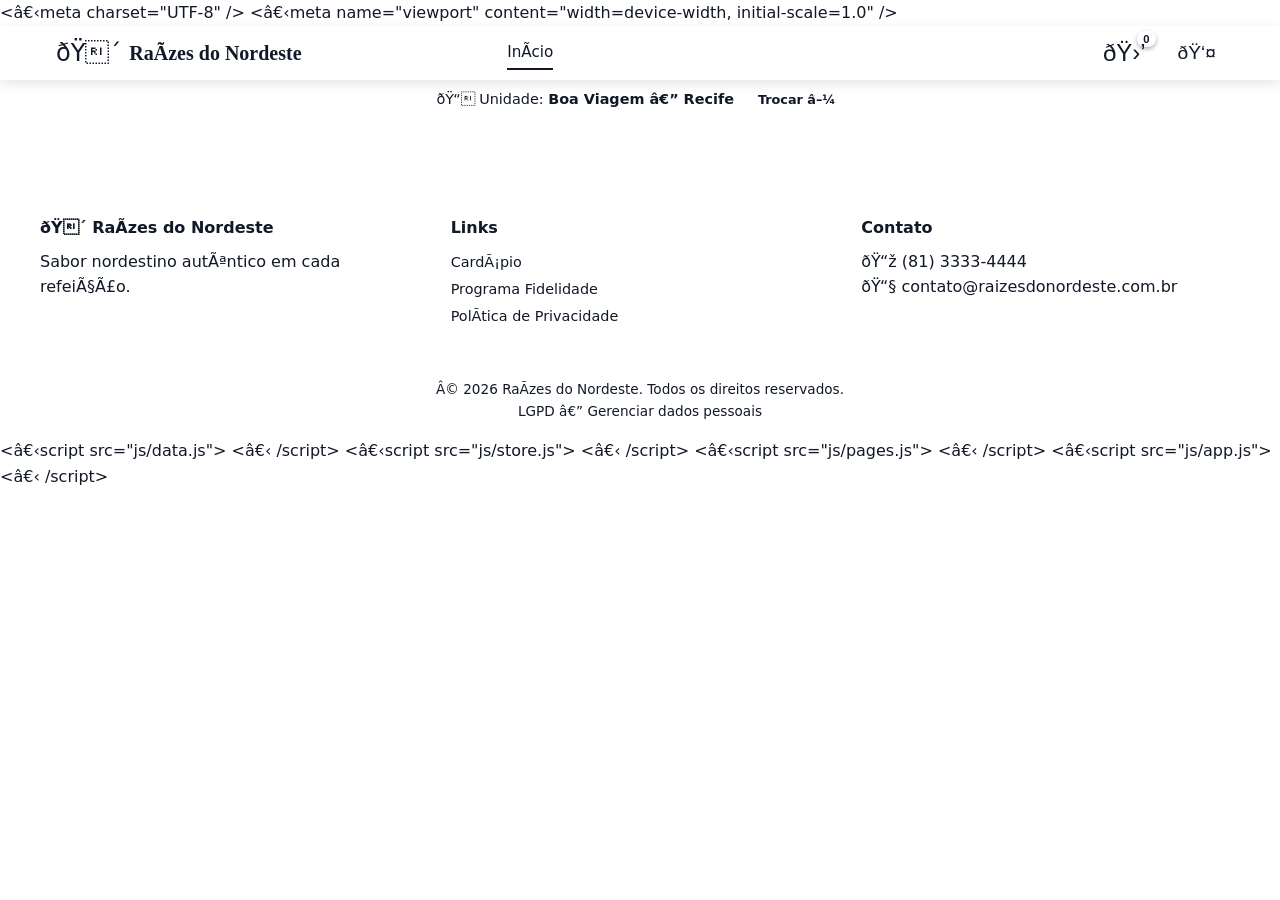
==== index.html @ 04205a9e "first commit" ====
<!DOCTYPE html>
<html lang="pt-BR">

<head>
    <​meta charset="UTF-8" />
    <​meta name="viewport" content="width=device-width, initial-scale=1.0" />
    <title>Raízes do Nordeste — Pedidos Online</title>
    <link rel="stylesheet" href="css/style.css" />
    <link rel="stylesheet" href="css/components.css" />
    <link rel="stylesheet" href="css/pages.css" />
    <link rel="icon"
        href="data:image/svg+xml,<svg xmlns='http://www.w3.org/2000/svg' viewBox='0 0 100 100'><text y='.9em' font-size='90'>🍴</text></svg>" />
</head>

<body>
    <!-- LGPD Consent Banner -->
    <div id="lgpd-banner" class="lgpd-banner hidden">
        <div class="lgpd-content">
            <p><strong>🔒 Aviso de Privacidade</strong></p>
            <p>Utilizamos cookies e dados pessoais conforme a LGPD para melhorar sua experiência.
                Você pode gerenciar suas preferências a qualquer momento.</p>
            <div class="lgpd-actions">
                <button class="btn btn-outline" onclick​="app.openLGPD()">Gerenciar Preferências</button>
                <button class="btn btn-primary" onclick​="app.acceptAllCookies()">Aceitar Todos</button>
                <button class="btn btn-ghost" onclick​="app.rejectOptionalCookies()">Apenas Essenciais</button>
            </div>
        </div>
    </div>

    <!-- Header -->
    <header class="header" id="header">
        <div class="header-inner">
            <div class="logo" onclick​="app.navigate('home')">
                <span class="logo-icon">🍴</span>
                <span class="logo-text">Raízes do Nordeste</span>
            </div>
            <nav class="nav-desktop" id="nav-desktop">
                <a href="hashtag#home" data-page="home" class="nav-link active"
                    onclick​="app.navigate('home');return false;">Início</a>
                <a href="hashtag#cardapio" data-page="cardapio" class="nav-link"
                    onclick​="app.navigate('cardapio');return false;">Cardápio</a>
                <a href="hashtag#pedidos" data-page="pedidos" class="nav-link"
                    onclick​="app.navigate('pedidos');return false;">Meus Pedidos</a>
                <a href="hashtag#fidelidade" data-page="fidelidade" class="nav-link"
                    onclick​="app.navigate('fidelidade');return false;">Fidelidade</a>
            </nav>
            <div class="header-actions">
                <button class="btn-icon cart-btn" onclick​="app.navigate('carrinho')" aria-label="Carrinho de compras">
                    <span class="cart-icon-wrapper">🛒 <span class="cart-badge" id="cart-badge">0</span></span>
                </button>
                <button class="btn-icon" onclick​="app.navigate('login')" aria-label="Entrar na conta" id="login-btn">
                    👤
                </button>
                <button class="btn-icon hamburger" onclick​="app.toggleMenu()" aria-label="Abrir menu">
                    ☰
                </button>
            </div>
        </div>
        <!-- Mobile menu -->
        <div class="mobile-menu hidden" id="mobile-menu">
            <a href="#" data-page="home" class="mobile-link" onclick​="app.navigate('home')">🏠 Início</a>
            <a href="#" data-page="cardapio" class="mobile-link" onclick​="app.navigate('cardapio')">📋 Cardápio</a>
            <a href="#" data-page="pedidos" class="mobile-link" onclick​="app.navigate('pedidos')">📦 Meus Pedidos</a>
            <a href="#" data-page="fidelidade" class="mobile-link" onclick​="app.navigate('fidelidade')">⭐
                Fidelidade</a>
            <a href="#" data-page="lgpd" class="mobile-link" onclick​="app.navigate('lgpd')">🔒 Privacidade</a>
        </div>
    </header>

    <!-- Unit Selector Bar -->
    <div class="unit-bar" id="unit-bar">
        <span>📍 Unidade: <strong id="current-unit">Boa Viagem — Recife</strong></span>
        <button class="btn btn-ghost btn-sm" onclick​="app.openUnitModal()">Trocar ▼</button>
    </div>

    <!-- Main Content -->
    <main id="app-content">
        <!-- Pages will be rendered here -->
    </main>

    <!-- Footer -->
    <footer class="footer">
        <div class="footer-inner">
            <div class="footer-col">
                <h4>🍴 Raízes do Nordeste</h4>
                <p>Sabor nordestino autêntico em cada refeição.</p>
            </div>
            <div class="footer-col">
                <h4>Links</h4>
                <a href="hashtag#cardapio" onclick​="app.navigate('cardapio');return false;">Cardápio</a>
                <a href="hashtag#fidelidade" onclick​="app.navigate('fidelidade');return false;">Programa Fidelidade</a>
                <a href="hashtag#lgpd" onclick​="app.navigate('lgpd');return false;">Política de Privacidade</a>
            </div>
            <div class="footer-col">
                <h4>Contato</h4>
                <p>📞 (81) 3333-4444</p>
                <p>📧 contato@raizesdonordeste.com.br</p>
            </div>

        </div>
        <div class="footer-bottom">
            <p>© 2026 Raízes do Nordeste. Todos os direitos reservados.</p>
            <p><a href="hashtag#lgpd" onclick​="app.navigate('lgpd');return false;">LGPD — Gerenciar dados pessoais</a>
            </p>
        </div>
    </footer>

    <!-- Mobile Bottom Nav -->
    <nav class="bottom-nav" id="bottom-nav">
        <button data-page="home" class="bottom-nav-item active" onclick​="app.navigate('home')" aria-label="Início">
            <span class="bottom-nav-icon">🏠</span>
            <span class="bottom-nav-label">Início</span>
        </button>
        <button data-page="cardapio" class="bottom-nav-item" onclick​="app.navigate('cardapio')" aria-label="Cardápio">
            <span class="bottom-nav-icon">📋</span>
            <span class="bottom-nav-label">Cardápio</span>
        </button>
        <button data-page="carrinho" class="bottom-nav-item" onclick​="app.navigate('carrinho')" aria-label="Carrinho">
            <span class="bottom-nav-icon">🛒</span>
            <span class="bottom-nav-label">Carrinho</span>
        </button>
        <button data-page="pedidos" class="bottom-nav-item" onclick​="app.navigate('pedidos')" aria-label="Pedidos">
            <span class="bottom-nav-icon">📦</span>
            <span class="bottom-nav-label">Pedidos</span>
        </button>
        <button data-page="fidelidade" class="bottom-nav-item" onclick​="app.navigate('fidelidade')"
            aria-label="Fidelidade">
            <span class="bottom-nav-icon">⭐</span>
            <span class="bottom-nav-label">Fidelidade</span>
        </button>
    </nav>

    <!-- Modals -->
    <div class="modal-overlay hidden" id="modal-overlay" onclick​="app.closeModal()"></div>
    <div class="modal hidden" id="modal">
        <div class="modal-header">
            <h3 id="modal-title"></h3>
            <button class="btn-icon" onclick​="app.closeModal()" aria-label="Fechar">✕</button>
        </div>
        <div class="modal-body" id="modal-body"></div>
    </div>

    <!-- Floating Cart Button -->
    <div class="floating-cart hidden" id="floating-cart" onclick​="app.navigate('carrinho')">
        <span class="floating-cart-icon">🛒</span>
        <span class="floating-cart-info">
            <span id="floating-cart-count">0 itens</span>
            <span id="floating-cart-total">R$ 0,00</span>
        </span>
    </div>

    <!-- Toast -->
    <div class="toast hidden" id="toast"></div>

    <​script src="js/data.js">
        <​ /script>
            <​script src="js/store.js">
                <​ /script>
                    <​script src="js/pages.js">
                        <​ /script>
                            <​script src="js/app.js">
                                <​ /script>
</body>

</html>
---- css/style.css ----
/* ============================================
 RAÃZES DO NORDESTE â€” Design System
 ============================================ */

:root {
    /* Colors */
    --terracota: hashtag#C45C3B;
    --terracota-dark: hashtag#A0472E;
    --terracota-light: hashtag#F0D2C3;
    --mostarda: hashtag#D4A843;
    --mostarda-light: hashtag#FFF5D9;
    --bege: hashtag#FFF8F0;
    --marrom: hashtag#3B2314;
    --marrom-light: hashtag#7A6B5D;
    --verde: hashtag#2D8B4E;
    --verde-light: hashtag#DCF5E6;
    --azul: hashtag#4682C8;
    --azul-light: hashtag#DCE9F7;
    --vermelho: hashtag#D44040;
    --vermelho-light: hashtag#FFE0E0;
    --branco: hashtag#FFFFFF;
    --cinza-50: hashtag#F9FAFB;
    --cinza-100: hashtag#F3F4F6;
    --cinza-200: hashtag#E5E7EB;
    --cinza-300: hashtag#D1D5DB;
    --cinza-400: hashtag#9CA3AF;
    --cinza-500: hashtag#6B7280;
    --cinza-700: #374151;
    --cinza-900: #111827;

    /* Typography */
    --font-main: 'Segoe UI', system-ui, -apple-system, sans-serif;
    --font-display: Georgia, 'Times New Roman', serif;

    /* Spacing */
    --space-xs: 4px;
    --space-sm: 8px;
    --space-md: 16px;
    --space-lg: 24px;
    --space-xl: 32px;
    --space-2xl: 48px;

    /* Radius */
    --radius-sm: 6px;
    --radius-md: 10px;
    --radius-lg: 16px;
    --radius-full: 9999px;

    /* Shadows */
    --shadow-sm: 0 1px 3px rgba(0, 0, 0, 0.1);
    --shadow-md: 0 4px 12px rgba(0, 0, 0, 0.1);
    --shadow-lg: 0 8px 24px rgba(0, 0, 0, 0.12);
}

/* Reset */
*,
*::before,
*::after {
    box-sizing: border-box;
    margin: 0;
    padding: 0;
}

html {
    scroll-behavior: smooth;
    font-size: 16px;
}

body {
    font-family: var(--font-main);
    background: var(--bege);
    color: var(--cinza-900);
    line-height: 1.6;
    min-height: 100vh;
    padding-bottom: 70px;
}

img {
    max-width: 100%;
    display: block;
}

a {
    color: var(--terracota);
    text-decoration: none;
}

a:hover {
    text-decoration: underline;
}

.hidden {
    display: none !important;
}

/* ============================================
 HEADER
 ============================================ */
.header {
    background: var(--terracota);
    color: var(--branco);
    position: sticky;
    top: 0;
    z-index: 100;
    box-shadow: var(--shadow-md);
}

.header-inner {
    max-width: 1200px;
    margin: 0 auto;
    padding: var(--space-sm) var(--space-md);
    display: flex;
    align-items: center;
    justify-content: space-between;
    gap: var(--space-md);
}

.logo {
    display: flex;
    align-items: center;
    gap: var(--space-sm);
    cursor: pointer;
    flex-shrink: 0;
}

.logo-icon {
    font-size: 1.5rem;
}

.logo-text {
    font-family: var(--font-display);
    font-size: 1.25rem;
    font-weight: bold;
}

.nav-desktop {
    display: flex;
    gap: var(--space-lg);
}

.nav-link {
    color: rgba(255, 255, 255, 0.85);
    font-size: 0.95rem;
    font-weight: 500;
    padding: var(--space-xs) 0;
    border-bottom: 2px solid transparent;
    transition: all 0.2s;
}

.nav-link:hover,
.nav-link.active {
    color: var(--branco);
    border-bottom-color: var(--mostarda);
    text-decoration: none;
}

.header-actions {
    display: flex;
    align-items: center;
    gap: var(--space-sm);
}

.btn-icon {
    background: none;
    border: none;
    color: var(--branco);
    font-size: 1.2rem;
    cursor: pointer;
    padding: var(--space-xs) var(--space-sm);
    border-radius: var(--radius-sm);
    position: relative;
    transition: background 0.2s;
}

.btn-icon:hover {
    background: rgba(255, 255, 255, 0.15);
}

.cart-btn {
    font-size: 1.5rem;
    padding: var(--space-xs) var(--space-md);
}

.cart-icon-wrapper {
    position: relative;
    display: inline-flex;
    align-items: center;
}

.cart-badge {
    position: absolute;
    top: -8px;
    right: -10px;
    background: var(--mostarda);
    color: var(--marrom);
    font-size: 0.7rem;
    font-weight: bold;
    padding: 2px 6px;
    border-radius: var(--radius-full);
    min-width: 18px;
    text-align: center;
    box-shadow: 0 2px 4px rgba(0, 0, 0, 0.3);
}

/* Floating Cart Button */
.floating-cart {
    position: fixed;
    bottom: 20px;
    right: 20px;
    background: var(--terracota);
    color: var(--branco);
    border-radius: var(--radius-lg);
    padding: var(--space-sm) var(--space-md);
    display: flex;
    align-items: center;
    gap: var(--space-sm);
    cursor: pointer;
    z-index: 100;
    box-shadow: 0 4px 15px rgba(196, 92, 59, 0.4);
    transition: transform 0.2s, box-shadow 0.2s;
}

.floating-cart:hover {
    transform: translateY(-2px);
    box-shadow: 0 6px 20px rgba(196, 92, 59, 0.5);
}

.floating-cart-icon {
    font-size: 1.4rem;
}

.floating-cart-info {
    display: flex;
    flex-direction: column;
    font-size: 0.8rem;
    line-height: 1.2;
}

.floating-cart-info hashtag#floating-cart-total {
    font-weight: bold;
    font-size: 0.95rem;
}

.hamburger {
    display: none;
}

/* Mobile Menu */
.mobile-menu {
    background: var(--terracota-dark);
    padding: var(--space-sm) 0;
}

.mobile-link {
    display: block;
    color: var(--branco);
    padding: var(--space-sm) var(--space-md);
    font-size: 1rem;
    transition: background 0.2s;
}

.mobile-link:hover {
    background: rgba(255, 255, 255, 0.1);
    text-decoration: none;
}

/* Unit Bar */
.unit-bar {
    background: var(--mostarda-light);
    padding: var(--space-sm) var(--space-md);
    display: flex;
    align-items: center;
    justify-content: center;
    gap: var(--space-md);
    font-size: 0.9rem;
    border-bottom: 1px solid var(--cinza-200);
}

/* ============================================
 FOOTER
 ============================================ */
.footer {
    background: var(--marrom);
    color: var(--cinza-200);
    padding: var(--space-2xl) var(--space-md) var(--space-md);
    margin-top: var(--space-2xl);
}

.footer-inner {
    max-width: 1200px;
    margin: 0 auto;
    display: grid;
    grid-template-columns: repeat(auto-fit, minmax(200px, 1fr));
    gap: var(--space-xl);
}

.footer-col h4 {
    color: var(--mostarda);
    margin-bottom: var(--space-sm);
}

.footer-col a {
    display: block;
    color: var(--cinza-300);
    padding: 2px 0;
    font-size: 0.9rem;
}

.footer-col a:hover {
    color: var(--branco);
}

.footer-bottom {
    margin-top: var(--space-xl);
    padding-top: var(--space-md);
    border-top: 1px solid rgba(255, 255, 255, 0.15);
    text-align: center;
    font-size: 0.85rem;
    color: var(--cinza-400);
}

.footer-bottom a {
    color: var(--mostarda);
}

/* ============================================
 BOTTOM NAV (Mobile)
 ============================================ */
.bottom-nav {
    display: none;
    position: fixed;
    bottom: 0;
    left: 0;
    right: 0;
    background: var(--branco);
    border-top: 1px solid var(--cinza-200);
    z-index: 100;
    padding: var(--space-xs) 0;
    box-shadow: 0 -2px 8px rgba(0, 0, 0, 0.08);
}

.bottom-nav-item {
    flex: 1;
    display: flex;
    flex-direction: column;
    align-items: center;
    gap: 2px;
    background: none;
    border: none;
    color: var(--cinza-400);
    font-size: 0.7rem;
    cursor: pointer;
    padding: var(--space-xs) 0;
    transition: color 0.2s;
}

.bottom-nav-item.active {
    color: var(--terracota);
}

.bottom-nav-icon {
    font-size: 1.3rem;
}


/* ============================================
 MODAL
 ============================================ */
.modal-overlay {
    position: fixed;
    inset: 0;
    background: rgba(0, 0, 0, 0.5);
    z-index: 200;
}

.modal {
    position: fixed;
    top: 50%;
    left: 50%;
    transform: translate(-50%, -50%);
    background: var(--branco);
    border-radius: var(--radius-lg);
    width: 90%;
    max-width: 500px;
    max-height: 85vh;
    overflow-y: auto;
    z-index: 201;
    box-shadow: var(--shadow-lg);
}

.modal-header {
    display: flex;
    justify-content: space-between;
    align-items: center;
    padding: var(--space-md) var(--space-lg);
    border-bottom: 1px solid var(--cinza-200);
}

.modal-header .btn-icon {
    color: var(--cinza-500);
    font-size: 1rem;
}

.modal-body {
    padding: var(--space-lg);
}

/* ============================================
 TOAST
 ============================================ */
.toast {
    position: fixed;
    bottom: 90px;
    left: 50%;
    transform: translateX(-50%);
    background: var(--marrom);
    color: var(--branco);
    padding: var(--space-sm) var(--space-lg);
    border-radius: var(--radius-full);
    font-size: 0.9rem;
    z-index: 300;
    box-shadow: var(--shadow-lg);
    animation: slideUp 0.3s ease;
}

@keyframes slideUp {
    from {
        transform: translateX(-50%) translateY(20px);
        opacity: 0;
    }

    to {
        transform: translateX(-50%) translateY(0);
        opacity: 1;
    }
}

/* ============================================
 LGPD Banner
 ============================================ */
.lgpd-banner {
    position: fixed;
    bottom: 0;
    left: 0;
    right: 0;
    background: var(--branco);
    border-top: 3px solid var(--terracota);
    padding: var(--space-lg);
    z-index: 150;
    box-shadow: 0 -4px 20px rgba(0, 0, 0, 0.15);
}

/* Adiciona espaÃ§o extra no body quando o banner LGPD estÃ¡ visÃ­vel */
body:has(.lgpd-banner:not(.hidden)) main {
    padding-bottom: 180px;
}

.lgpd-content {
    max-width: 900px;
    margin: 0 auto;
}

.lgpd-content p {
    margin-bottom: var(--space-sm);
    font-size: 0.9rem;
}

.lgpd-actions {
    display: flex;
    gap: var(--space-sm);
    flex-wrap: wrap;
    margin-top: var(--space-sm);
}

/* ============================================
 RESPONSIVE
 ============================================ */
@media (max-width: 768px) {
    .nav-desktop {
        display: none;
    }

    .hamburger {
        display: block;
    }

    .bottom-nav {
        display: flex;
    }

    body {
        padding-bottom: 65px;
    }

    .footer {
        margin-bottom: 65px;
    }

    .unit-bar {
        font-size: 0.8rem;
    }

    .lgpd-banner {
        bottom: 65px;
    }

    .toast {
        bottom: 140px;
    }

    .floating-cart {
        bottom: 80px;
    }
}

@media (min-width: 769px) {
    .mobile-menu {
        display: none !important;
    }
}
---- css/components.css ----
/* ============================================
 BUTTONS
 ============================================ */
.btn {
    display: inline-flex;
    align-items: center;
    justify-content: center;
    gap: var(--space-sm);
    padding: var(--space-sm) var(--space-md);
    border-radius: var(--radius-sm);
    font-size: 0.9rem;
    font-weight: 600;
    border: 2px solid transparent;
    cursor: pointer;
    transition: all 0.2s;
    font-family: inherit;
    white-space: nowrap;
}

.btn-primary {
    background: var(--terracota);
    color: var(--branco);
    border-color: var(--terracota);
}

.btn-primary:hover {
    background: var(--terracota-dark);
    border-color: var(--terracota-dark);
}

.btn-secondary {
    background: var(--mostarda);
    color: var(--marrom);
    border-color: var(--mostarda);
}

.btn-outline {
    background: transparent;
    color: var(--terracota);
    border-color: var(--terracota);
}

.btn-outline:hover {
    background: var(--terracota);
    color: var(--branco);
}

.btn-ghost {
    background: transparent;
    color: var(--cinza-500);
    border: none;
    padding: var(--space-xs) var(--space-sm);
}

.btn-ghost:hover {
    color: var(--terracota);
    background: var(--cinza-100);
}

.btn-sm {
    padding: var(--space-xs) var(--space-sm);
    font-size: 0.8rem;
}

.btn-lg {
    padding: var(--space-md) var(--space-xl);
    font-size: 1rem;
}

.btn-full {
    width: 100%;
}

.btn:disabled {
    opacity: 0.5;
    cursor: not-allowed;
}

.btn-success {
    background: var(--verde);
    color: var(--branco);
    border-color: var(--verde);
}

.btn-danger {
    background: var(--vermelho);
    color: var(--branco);
    border-color: var(--vermelho);
}

/* ============================================
 CARDS
 ============================================ */
.card {
    background: var(--branco);
    border-radius: var(--radius-md);
    box-shadow: var(--shadow-sm);
    overflow: hidden;
    transition: box-shadow 0.2s, transform 0.2s;
}

.card:hover {
    box-shadow: var(--shadow-md);
    transform: translateY(-2px);
}

.card-img {
    width: 100%;
    height: 180px;
    object-fit: cover;
    background: var(--cinza-200);
    display: flex;
    align-items: center;
    justify-content: center;
    font-size: 3rem;
}

.card-body {
    padding: var(--space-md);
}

.card-title {
    font-size: 1rem;
    font-weight: 600;
    margin-bottom: var(--space-xs);
    color: var(--marrom);
}

.card-desc {
    font-size: 0.85rem;
    color: var(--cinza-500);
    margin-bottom: var(--space-sm);
}

.card-footer {
    display: flex;
    align-items: center;
    justify-content: space-between;
    padding: var(--space-sm) var(--space-md);
    border-top: 1px solid var(--cinza-100);
}

.price {
    font-size: 1.1rem;
    font-weight: 700;
    color: var(--terracota);
}

.price-old {
    font-size: 0.8rem;
    color: var(--cinza-400);
    text-decoration: line-through;
    margin-right: var(--space-xs);
}

/* ============================================
 BADGES
 ============================================ */

.badge {
    display: inline-block;
    padding: 2px 8px;
    border-radius: var(--radius-full);
    font-size: 0.7rem;
    font-weight: 700;
    text-transform: uppercase;
    letter-spacing: 0.5px;
}

.badge-seasonal {
    background: hashtag#E8913A;
    color: var(--branco);
}

.badge-promo {
    background: var(--verde);
    color: var(--branco);
}

.badge-new {
    background: var(--azul);
    color: var(--branco);
}

.badge-spicy {
    background: var(--vermelho);
    color: var(--branco);
}

/* ============================================
 FORM ELEMENTS
 ============================================ */
.form-group {
    margin-bottom: var(--space-md);
}

.form-label {
    display: block;
    font-size: 0.85rem;
    font-weight: 600;
    color: var(--cinza-700);
    margin-bottom: var(--space-xs);
}

.form-input,
.form-select {
    width: 100%;
    padding: var(--space-sm) var(--space-md);
    border: 2px solid var(--cinza-200);
    border-radius: var(--radius-sm);
    font-size: 0.95rem;
    font-family: inherit;
    background: var(--branco);
    transition: border-color 0.2s;
}

.form-input:focus,
.form-select:focus {
    outline: none;
    border-color: var(--terracota);
}

.form-input::placeholder {
    color: var(--cinza-400);
}

.form-checkbox {
    display: flex;
    align-items: flex-start;
    gap: var(--space-sm);
    font-size: 0.9rem;
    cursor: pointer;
}

.form-checkbox input[type="checkbox"] {
    width: 18px;
    height: 18px;
    margin-top: 2px;
    accent-color: var(--terracota);
}

/* ============================================
 SEARCH BAR
 ============================================ */
.search-bar {
    display: flex;
    align-items: center;
    background: var(--branco);
    border: 2px solid var(--cinza-200);
    border-radius: var(--radius-full);
    padding: var(--space-xs) var(--space-md);
    gap: var(--space-sm);
    transition: border-color 0.2s;
}

.search-bar:focus-within {
    border-color: var(--terracota);
}

.search-bar input {
    flex: 1;
    border: none;
    outline: none;
    font-size: 0.95rem;
    background: transparent;
    font-family: inherit;
}

/* ============================================
 CATEGORY CHIPS
 ============================================ */
.chips {
    display: flex;
    gap: var(--space-sm);
    overflow-x: auto;
    padding: var(--space-sm) 0;
    scrollbar-width: none;
}

.chips::-webkit-scrollbar {
    display: none;
}

.chip {
    padding: var(--space-xs) var(--space-md);
    border-radius: var(--radius-full);
    border: 2px solid var(--terracota);
    background: var(--branco);
    color: var(--terracota);
    font-size: 0.85rem;
    font-weight: 500;
    cursor: pointer;
    white-space: nowrap;
    transition: all 0.2s;
    font-family: inherit;
}

.chip.active,
.chip:hover {
    background: var(--terracota);
    color: var(--branco);
}

/* ============================================
 PROGRESS / STATUS
 ============================================ */

.status-bar {
    display: flex;
    align-items: center;
    gap: 0;
    padding: var(--space-md) 0;
}

.status-step {
    display: flex;
    flex-direction: column;
    align-items: center;
    flex: 1;
    position: relative;
}

.status-dot {
    width: 32px;
    height: 32px;
    border-radius: 50%;
    background: var(--cinza-200);
    display: flex;
    align-items: center;
    justify-content: center;
    font-size: 0.9rem;
    z-index: 1;
    transition: all 0.3s;
}

.status-step.completed .status-dot {
    background: var(--verde);
    color: var(--branco);
}

.status-step.active .status-dot {
    background: var(--terracota);
    color: var(--branco);
    animation: pulse 1.5s infinite;
}

@keyframes pulse {

    0%,
    100% {
        box-shadow: 0 0 0 0 rgba(196, 92, 59, 0.4);
    }

    50% {
        box-shadow: 0 0 0 8px rgba(196, 92, 59, 0);
    }
}

.status-label {
    font-size: 0.7rem;
    color: var(--cinza-400);
    margin-top: var(--space-xs);
    text-align: center;
}

.status-step.completed .status-label {
    color: var(--verde);
    font-weight: 600;
}

.status-step.active .status-label {
    color: var(--terracota);
    font-weight: 600;
}

.status-line {
    flex: 1;
    height: 3px;
    background: var(--cinza-200);
    position: relative;
    top: -16px;
}

.status-line.completed {
    background: var(--verde);
}

/* ============================================
 QUANTITY CONTROL
 ============================================ */
.qty-control {
    display: flex;
    align-items: center;
    gap: var(--space-xs);
    border: 1px solid var(--cinza-200);
    border-radius: var(--radius-sm);
    overflow: hidden;
}

.qty-btn {
    background: var(--cinza-100);
    border: none;
    width: 32px;
    height: 32px;
    font-size: 1rem;
    cursor: pointer;
    transition: background 0.2s;
    font-family: inherit;
}

.qty-btn:hover {
    background: var(--cinza-200);
}

.qty-value {
    width: 32px;
    text-align: center;
    font-weight: 600;
    font-size: 0.9rem;
}

/* ============================================
 POINTS / LOYALTY
 ============================================ */
.points-card {
    background: linear-gradient(135deg, var(--terracota), var(--terracota-dark));
    color: var(--branco);
    border-radius: var(--radius-lg);
    padding: var(--space-xl);
    text-align: center;
    box-shadow: var(--shadow-lg);
}

.points-value {
    font-size: 3rem;
    font-weight: 700;
    font-family: var(--font-display);
}

.points-label {
    font-size: 0.9rem;
    opacity: 0.85;
}

.progress-bar {
    height: 10px;
    background: rgba(255, 255, 255, 0.2);
    border-radius: var(--radius-full);
    overflow: hidden;
    margin-top: var(--space-md);
}

.progress-fill {
    height: 100%;
    background: var(--mostarda);
    border-radius: var(--radius-full);
    transition: width 0.5s;
}

/* ============================================
 SECTION HEADERS
 ============================================ */
.section-header {
    display: flex;
    align-items: center;
    justify-content: space-between;
    margin-bottom: var(--space-md);
}

.section-title {
    font-family: var(--font-display);
    font-size: 1.5rem;
    color: var(--marrom);
}

/* ============================================
 GRID LAYOUTS
 ============================================ */
.grid-products {
    display: grid;
    grid-template-columns: repeat(auto-fill, minmax(260px, 1fr));
    gap: var(--space-md);
}

.container {
    max-width: 1200px;
    margin: 0 auto;
    padding: var(--space-md);
}

/* ============================================
 EMPTY STATE
 ============================================ */
.empty-state {
    text-align: center;
    padding: var(--space-2xl);
    color: var(--cinza-400);
}

.empty-state-icon {
    font-size: 4rem;
    margin-bottom: var(--space-md);
}

/* ============================================
 ALERTS / INFO BOX
 ============================================ */
.info-box {
    padding: var(--space-md);
    border-radius: var(--radius-md);
    margin-bottom: var(--space-md);
    font-size: 0.9rem;
}

.info-box-warning {
    background: var(--mostarda-light);
    border-left: 4px solid var(--mostarda);
}

.info-box-success {
    background: var(--verde-light);
    border-left: 4px solid var(--verde);
}

.info-box-info {
    background: var(--azul-light);
    border-left: 4px solid var(--azul);
}

.info-box-danger {
    background: var(--vermelho-light);
    border-left: 4px solid var(--vermelho);
}

/* ============================================
 TABLE
 ============================================ */
.table {
    width: 100%;
    border-collapse: collapse;
}

.table th,
.table td {
    padding: var(--space-sm) var(--space-md);
    text-align: left;
    border-bottom: 1px solid var(--cinza-200);
    font-size: 0.9rem;
}

.table th {
    background: var(--cinza-50);
    font-weight: 600;
    color: var(--cinza-700);
}
---- css/pages.css ----
/* ============================================
 HOME PAGE
 ============================================ */
.hero {
    background: linear-gradient(135deg, var(--terracota) 0%, var(--terracota-dark) 100%);
    color: var(--branco);
    padding: var(--space-2xl) var(--space-md);
    text-align: center;
}

.hero h1 {
    font-family: var(--font-display);
    font-size: 2.5rem;
    margin-bottom: var(--space-sm);
}

.hero p {
    font-size: 1.1rem;
    opacity: 0.9;
    max-width: 600px;
    margin: 0 auto var(--space-lg);
}

.hero .btn {
    font-size: 1.1rem;
    padding: var(--space-md) var(--space-xl);
}

.promo-banner {
    background: var(--mostarda-light);
    border: 2px solid var(--mostarda);
    border-radius: var(--radius-md);
    padding: var(--space-md);
    text-align: center;
    margin: var(--space-md) 0;
}

.promo-banner strong {
    color: var(--terracota);
}

.features-grid {
    display: grid;
    grid-template-columns: repeat(auto-fit, minmax(220px, 1fr));
    gap: var(--space-md);
    margin: var(--space-xl) 0;
}

.feature-card {
    text-align: center;
    padding: var(--space-lg);
    background: var(--branco);
    border-radius: var(--radius-md);
    box-shadow: var(--shadow-sm);
}

.feature-icon {
    font-size: 2.5rem;
    margin-bottom: var(--space-sm);
}

.feature-card h3 {
    color: var(--marrom);
    margin-bottom: var(--space-xs);
    font-size: 1rem;
}

.feature-card p {
    color: var(--cinza-500);
    font-size: 0.85rem;
}

/* ============================================
 CARDÃPIO PAGE
 ============================================ */
.cardapio-header {
    display: flex;
    flex-wrap: wrap;
    gap: var(--space-md);
    align-items: center;
    margin-bottom: var(--space-md);
}

.cardapio-header .search-bar {
    flex: 1;
    min-width: 200px;
}

.product-card .card-img {
    position: relative;
}

.product-badges {
    position: absolute;
    top: 8px;
    right: 8px;
    display: flex;
    flex-direction: column;
    gap: 4px;
}

.allergen-tags {
    display: flex;
    gap: var(--space-xs);
    flex-wrap: wrap;
    margin-top: var(--space-xs);
}

.allergen-tag {
    font-size: 0.7rem;
    background: var(--cinza-100);
    padding: 1px 6px;
    border-radius: var(--radius-sm);
    color: var(--cinza-500);
}

/* ============================================
 CARRINHO PAGE
 ============================================ */
.cart-layout {
    display: grid;
    grid-template-columns: 1fr 350px;
    gap: var(--space-xl);
    align-items: flex-start;
}

.cart-item {
    display: flex;
    gap: var(--space-md);
    padding: var(--space-md);
    padding-right: var(--space-xl);
    background: var(--branco);
    border-radius: var(--radius-md);
    margin-bottom: var(--space-sm);
    box-shadow: var(--shadow-sm);
    position: relative;
}

.cart-item-img {
    width: 80px;
    height: 80px;
    border-radius: var(--radius-sm);
    background: var(--cinza-200);
    display: flex;
    align-items: center;
    justify-content: center;
    font-size: 2rem;
    flex-shrink: 0;
}

.cart-item-info {
    flex: 1;
}

.cart-item-name {
    font-weight: 600;
    color: var(--marrom);
}

.cart-item-desc {
    font-size: 0.8rem;
    color: var(--cinza-500);
}

.cart-item-actions {
    display: flex;
    align-items: center;
    justify-content: space-between;
    margin-top: var(--space-sm);
}

.cart-summary {
    background: var(--branco);
    border-radius: var(--radius-md);
    padding: var(--space-lg);
    box-shadow: var(--shadow-sm);
    position: sticky;
    top: 120px;
}

.cart-summary h3 {
    margin-bottom: var(--space-md);
    color: var(--marrom);
}

.summary-row {
    display: flex;
    justify-content: space-between;
    padding: var(--space-xs) 0;
    font-size: 0.9rem;
}

.summary-total {
    border-top: 2px solid var(--cinza-200);
    margin-top: var(--space-sm);
    padding-top: var(--space-sm);
    font-weight: 700;
    font-size: 1.1rem;
}

.summary-total .price {
    font-size: 1.3rem;
}

@media (max-width: 768px) {
    .cart-layout {
        grid-template-columns: 1fr;
    }

    .cart-summary {
        position: static;
    }
}


/* ============================================
 CHECKOUT / PAYMENT
 ============================================ */
.payment-methods {
    display: grid;
    grid-template-columns: repeat(auto-fill, minmax(150px, 1fr));
    gap: var(--space-sm);
    margin-bottom: var(--space-md);
}

.payment-method {
    padding: var(--space-md);
    border: 2px solid var(--cinza-200);
    border-radius: var(--radius-md);
    text-align: center;
    cursor: pointer;
    transition: all 0.2s;
    background: var(--branco);
}

.payment-method:hover {
    border-color: var(--terracota);
}

.payment-method.selected {
    border-color: var(--terracota);
    background: var(--terracota-light);
}

.payment-method-icon {
    font-size: 2rem;
}

.payment-method-name {
    font-size: 0.8rem;
    margin-top: var(--space-xs);
    font-weight: 600;
}

/* ============================================
 ORDER TRACKING
 ============================================ */
.order-card {
    background: var(--branco);
    border-radius: var(--radius-md);
    box-shadow: var(--shadow-sm);
    padding: var(--space-lg);
    margin-bottom: var(--space-md);
}

.order-header {
    display: flex;
    justify-content: space-between;
    align-items: center;
    margin-bottom: var(--space-md);
    flex-wrap: wrap;
    gap: var(--space-sm);
}

.order-number {
    font-family: var(--font-display);
    font-size: 1.2rem;
    color: var(--marrom);
}

.order-status-badge {
    padding: var(--space-xs) var(--space-md);
    border-radius: var(--radius-full);
    font-size: 0.8rem;
    font-weight: 600;
}

.order-status-badge.preparing {
    background: var(--mostarda-light);
    color: hashtag#8B6914;
}

.order-status-badge.ready {
    background: var(--verde-light);
    color: var(--verde);
}

.order-status-badge.delivered {
    background: var(--cinza-100);
    color: var(--cinza-500);
}

/* ============================================
 FIDELIDADE PAGE
 ============================================ */
.loyalty-grid {
    display: grid;
    grid-template-columns: repeat(auto-fill, minmax(200px, 1fr));
    gap: var(--space-md);
    margin-top: var(--space-lg);
}

.reward-card {
    background: var(--branco);
    border-radius: var(--radius-md);
    padding: var(--space-md);
    text-align: center;
    box-shadow: var(--shadow-sm);
    border: 2px solid transparent;
    transition: all 0.2s;
}

.reward-card:hover {
    border-color: var(--mostarda);
}

.reward-card.redeemable {
    border-color: var(--verde);
}

.reward-icon {
    font-size: 2.5rem;
    margin-bottom: var(--space-sm);
}

.reward-name {
    font-weight: 600;
    color: var(--marrom);
    margin-bottom: var(--space-xs);
}

.reward-points {
    color: var(--terracota);
    font-weight: 700;
}

/* ============================================
 LOGIN PAGE
 ============================================ */
.login-container {
    max-width: 420px;
    margin: var(--space-2xl) auto;
    padding: var(--space-xl);
    background: var(--branco);
    border-radius: var(--radius-lg);
    box-shadow: var(--shadow-md);
}

.login-container h2 {
    text-align: center;
    font-family: var(--font-display);
    color: var(--marrom);
    margin-bottom: var(--space-lg);
}

.login-divider {
    display: flex;
    align-items: center;
    gap: var(--space-md);
    margin: var(--space-lg) 0;
    color: var(--cinza-400);
    font-size: 0.85rem;
}

.login-divider::before,
.login-divider::after {
    content: '';
    flex: 1;
    height: 1px;
    background: var(--cinza-200);
}

/* ============================================
 LGPD PAGE
 ============================================ */
.lgpd-container {
    max-width: 700px;
    margin: var(--space-xl) auto;
}

.consent-group {
    background: var(--branco);
    border-radius: var(--radius-md);
    padding: var(--space-md);
    margin-bottom: var(--space-md);
    box-shadow: var(--shadow-sm);
}

.consent-group h4 {
    color: var(--marrom);
    margin-bottom: var(--space-xs);
}

.consent-group p {
    font-size: 0.85rem;
    color: var(--cinza-500);
    margin-bottom: var(--space-sm);
}

.consent-toggle {
    display: flex;
    align-items: center;
    justify-content: space-between;
}

/* Toggle Switch */
.toggle {
    position: relative;
    width: 48px;
    height: 26px;
}

.toggle input {
    opacity: 0;
    width: 0;
    height: 0;
}

.toggle-slider {
    position: absolute;
    inset: 0;
    background: var(--cinza-300);
    border-radius: var(--radius-full);
    cursor: pointer;
    transition: 0.3s;
}

.toggle-slider::before {
    content: '';
    position: absolute;
    height: 20px;
    width: 20px;
    left: 3px;
    bottom: 3px;
    background: var(--branco);
    border-radius: 50%;
    transition: 0.3s;
}

.toggle input:checked+.toggle-slider {
    background: var(--verde);
}

.toggle input:checked+.toggle-slider::before {
    transform: translateX(22px);
}

.toggle input:disabled+.toggle-slider {
    opacity: 0.5;
    cursor: not-allowed;
}
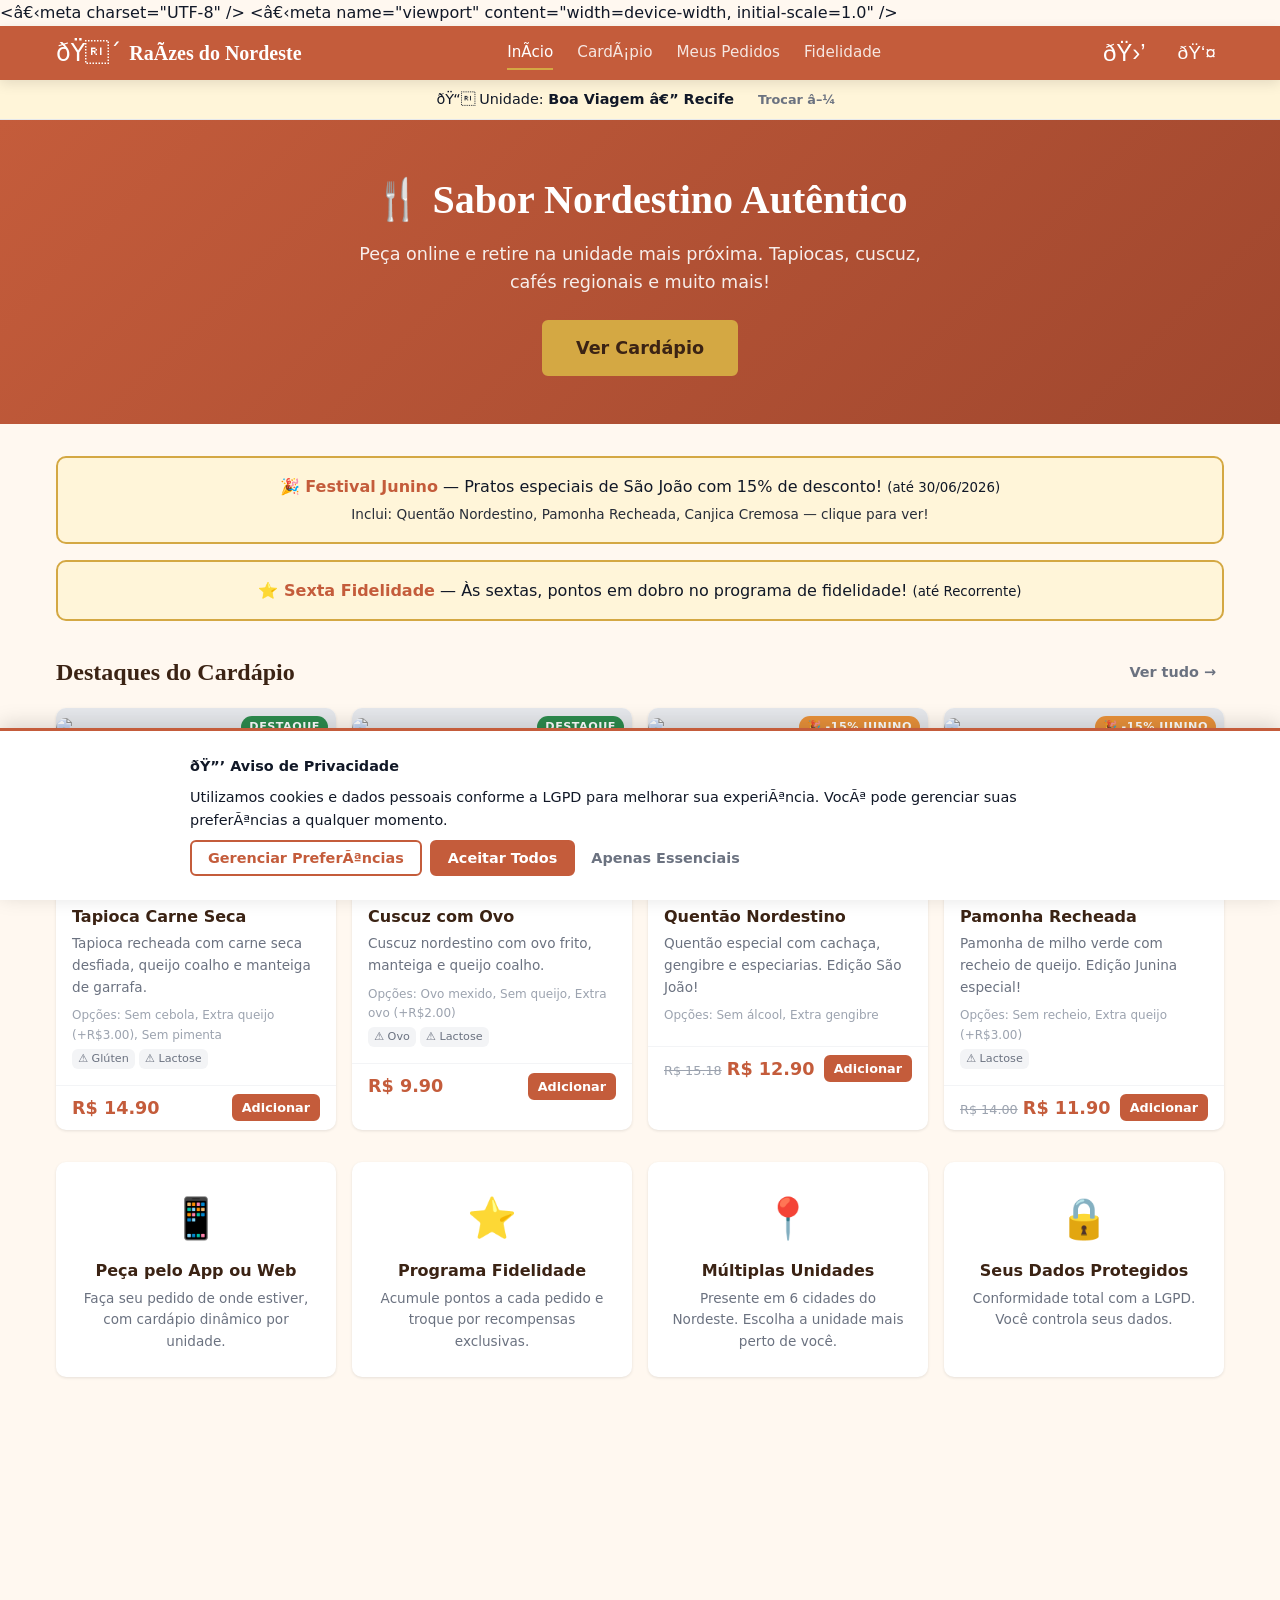
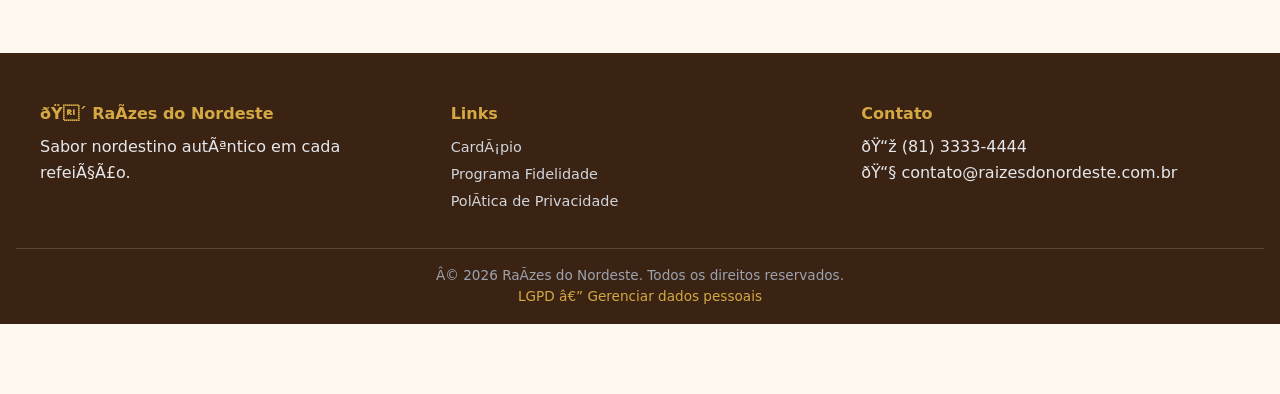
==== commit 221b332f: "fix: remove 'hashtag' prefix from color codes in CSS and HTML attributes  - Corrected color definiti" ====
--- a/index.html
+++ b/index.html
@@ -20,9 +20,9 @@
             <p>Utilizamos cookies e dados pessoais conforme a LGPD para melhorar sua experiência.
                 Você pode gerenciar suas preferências a qualquer momento.</p>
             <div class="lgpd-actions">
-                <button class="btn btn-outline" onclick​="app.openLGPD()">Gerenciar Preferências</button>
-                <button class="btn btn-primary" onclick​="app.acceptAllCookies()">Aceitar Todos</button>
-                <button class="btn btn-ghost" onclick​="app.rejectOptionalCookies()">Apenas Essenciais</button>
+                <button class="btn btn-outline" onclick="app.openLGPD()">Gerenciar Preferências</button>
+                <button class="btn btn-primary" onclick="app.acceptAllCookies()">Aceitar Todos</button>
+                <button class="btn btn-ghost" onclick="app.rejectOptionalCookies()">Apenas Essenciais</button>
             </div>
         </div>
     </div>
@@ -30,47 +30,47 @@
     <!-- Header -->
     <header class="header" id="header">
         <div class="header-inner">
-            <div class="logo" onclick​="app.navigate('home')">
+            <div class="logo" onclick="app.navigate('home')">
                 <span class="logo-icon">🍴</span>
                 <span class="logo-text">Raízes do Nordeste</span>
             </div>
             <nav class="nav-desktop" id="nav-desktop">
-                <a href="hashtag#home" data-page="home" class="nav-link active"
-                    onclick​="app.navigate('home');return false;">Início</a>
-                <a href="hashtag#cardapio" data-page="cardapio" class="nav-link"
-                    onclick​="app.navigate('cardapio');return false;">Cardápio</a>
-                <a href="hashtag#pedidos" data-page="pedidos" class="nav-link"
-                    onclick​="app.navigate('pedidos');return false;">Meus Pedidos</a>
-                <a href="hashtag#fidelidade" data-page="fidelidade" class="nav-link"
-                    onclick​="app.navigate('fidelidade');return false;">Fidelidade</a>
+                <a href="#home" data-page="home" class="nav-link active"
+                    onclick="app.navigate('home');return false;">Início</a>
+                <a href="#cardapio" data-page="cardapio" class="nav-link"
+                    onclick="app.navigate('cardapio');return false;">Cardápio</a>
+                <a href="#pedidos" data-page="pedidos" class="nav-link"
+                    onclick="app.navigate('pedidos');return false;">Meus Pedidos</a>
+                <a href="#fidelidade" data-page="fidelidade" class="nav-link"
+                    onclick="app.navigate('fidelidade');return false;">Fidelidade</a>
             </nav>
             <div class="header-actions">
-                <button class="btn-icon cart-btn" onclick​="app.navigate('carrinho')" aria-label="Carrinho de compras">
+                <button class="btn-icon cart-btn" onclick="app.navigate('carrinho')" aria-label="Carrinho de compras">
                     <span class="cart-icon-wrapper">🛒 <span class="cart-badge" id="cart-badge">0</span></span>
                 </button>
-                <button class="btn-icon" onclick​="app.navigate('login')" aria-label="Entrar na conta" id="login-btn">
+                <button class="btn-icon" onclick="app.navigate('login')" aria-label="Entrar na conta" id="login-btn">
                     👤
                 </button>
-                <button class="btn-icon hamburger" onclick​="app.toggleMenu()" aria-label="Abrir menu">
+                <button class="btn-icon hamburger" onclick="app.toggleMenu()" aria-label="Abrir menu">
                     ☰
                 </button>
             </div>
         </div>
         <!-- Mobile menu -->
         <div class="mobile-menu hidden" id="mobile-menu">
-            <a href="#" data-page="home" class="mobile-link" onclick​="app.navigate('home')">🏠 Início</a>
-            <a href="#" data-page="cardapio" class="mobile-link" onclick​="app.navigate('cardapio')">📋 Cardápio</a>
-            <a href="#" data-page="pedidos" class="mobile-link" onclick​="app.navigate('pedidos')">📦 Meus Pedidos</a>
-            <a href="#" data-page="fidelidade" class="mobile-link" onclick​="app.navigate('fidelidade')">⭐
+            <a href="#" data-page="home" class="mobile-link" onclick="app.navigate('home')">🏠 Início</a>
+            <a href="#" data-page="cardapio" class="mobile-link" onclick="app.navigate('cardapio')">📋 Cardápio</a>
+            <a href="#" data-page="pedidos" class="mobile-link" onclick="app.navigate('pedidos')">📦 Meus Pedidos</a>
+            <a href="#" data-page="fidelidade" class="mobile-link" onclick="app.navigate('fidelidade')">⭐
                 Fidelidade</a>
-            <a href="#" data-page="lgpd" class="mobile-link" onclick​="app.navigate('lgpd')">🔒 Privacidade</a>
+            <a href="#" data-page="lgpd" class="mobile-link" onclick="app.navigate('lgpd')">🔒 Privacidade</a>
         </div>
     </header>
 
     <!-- Unit Selector Bar -->
     <div class="unit-bar" id="unit-bar">
         <span>📍 Unidade: <strong id="current-unit">Boa Viagem — Recife</strong></span>
-        <button class="btn btn-ghost btn-sm" onclick​="app.openUnitModal()">Trocar ▼</button>
+        <button class="btn btn-ghost btn-sm" onclick="app.openUnitModal()">Trocar ▼</button>
     </div>
 
     <!-- Main Content -->
@@ -87,9 +87,9 @@
             </div>
             <div class="footer-col">
                 <h4>Links</h4>
-                <a href="hashtag#cardapio" onclick​="app.navigate('cardapio');return false;">Cardápio</a>
-                <a href="hashtag#fidelidade" onclick​="app.navigate('fidelidade');return false;">Programa Fidelidade</a>
-                <a href="hashtag#lgpd" onclick​="app.navigate('lgpd');return false;">Política de Privacidade</a>
+                <a href="#cardapio" onclick="app.navigate('cardapio');return false;">Cardápio</a>
+                <a href="#fidelidade" onclick="app.navigate('fidelidade');return false;">Programa Fidelidade</a>
+                <a href="#lgpd" onclick="app.navigate('lgpd');return false;">Política de Privacidade</a>
             </div>
             <div class="footer-col">
                 <h4>Contato</h4>
@@ -100,30 +100,30 @@
         </div>
         <div class="footer-bottom">
             <p>© 2026 Raízes do Nordeste. Todos os direitos reservados.</p>
-            <p><a href="hashtag#lgpd" onclick​="app.navigate('lgpd');return false;">LGPD — Gerenciar dados pessoais</a>
+            <p><a href="#lgpd" onclick="app.navigate('lgpd');return false;">LGPD — Gerenciar dados pessoais</a>
             </p>
         </div>
     </footer>
 
     <!-- Mobile Bottom Nav -->
     <nav class="bottom-nav" id="bottom-nav">
-        <button data-page="home" class="bottom-nav-item active" onclick​="app.navigate('home')" aria-label="Início">
+        <button data-page="home" class="bottom-nav-item active" onclick="app.navigate('home')" aria-label="Início">
             <span class="bottom-nav-icon">🏠</span>
             <span class="bottom-nav-label">Início</span>
         </button>
-        <button data-page="cardapio" class="bottom-nav-item" onclick​="app.navigate('cardapio')" aria-label="Cardápio">
+        <button data-page="cardapio" class="bottom-nav-item" onclick="app.navigate('cardapio')" aria-label="Cardápio">
             <span class="bottom-nav-icon">📋</span>
             <span class="bottom-nav-label">Cardápio</span>
         </button>
-        <button data-page="carrinho" class="bottom-nav-item" onclick​="app.navigate('carrinho')" aria-label="Carrinho">
+        <button data-page="carrinho" class="bottom-nav-item" onclick="app.navigate('carrinho')" aria-label="Carrinho">
             <span class="bottom-nav-icon">🛒</span>
             <span class="bottom-nav-label">Carrinho</span>
         </button>
-        <button data-page="pedidos" class="bottom-nav-item" onclick​="app.navigate('pedidos')" aria-label="Pedidos">
+        <button data-page="pedidos" class="bottom-nav-item" onclick="app.navigate('pedidos')" aria-label="Pedidos">
             <span class="bottom-nav-icon">📦</span>
             <span class="bottom-nav-label">Pedidos</span>
         </button>
-        <button data-page="fidelidade" class="bottom-nav-item" onclick​="app.navigate('fidelidade')"
+        <button data-page="fidelidade" class="bottom-nav-item" onclick="app.navigate('fidelidade')"
             aria-label="Fidelidade">
             <span class="bottom-nav-icon">⭐</span>
             <span class="bottom-nav-label">Fidelidade</span>
@@ -131,17 +131,17 @@
     </nav>
 
     <!-- Modals -->
-    <div class="modal-overlay hidden" id="modal-overlay" onclick​="app.closeModal()"></div>
+    <div class="modal-overlay hidden" id="modal-overlay" onclick="app.closeModal()"></div>
     <div class="modal hidden" id="modal">
         <div class="modal-header">
             <h3 id="modal-title"></h3>
-            <button class="btn-icon" onclick​="app.closeModal()" aria-label="Fechar">✕</button>
+            <button class="btn-icon" onclick="app.closeModal()" aria-label="Fechar">✕</button>
         </div>
         <div class="modal-body" id="modal-body"></div>
     </div>
 
     <!-- Floating Cart Button -->
-    <div class="floating-cart hidden" id="floating-cart" onclick​="app.navigate('carrinho')">
+    <div class="floating-cart hidden" id="floating-cart" onclick="app.navigate('carrinho')">
         <span class="floating-cart-icon">🛒</span>
         <span class="floating-cart-info">
             <span id="floating-cart-count">0 itens</span>
@@ -150,16 +150,11 @@
     </div>
 
     <!-- Toast -->
-    <div class="toast hidden" id="toast"></div>
+<div class="toast hidden" id="toast"></div>
 
-    <​script src="js/data.js">
-        <​ /script>
-            <​script src="js/store.js">
-                <​ /script>
-                    <​script src="js/pages.js">
-                        <​ /script>
-                            <​script src="js/app.js">
-                                <​ /script>
+    <script src="js/data.js"></script>
+    <script src="js/store.js"></script>
+    <script src="js/pages.js"></script>
+    <script src="js/app.js"></script>
 </body>
-
 </html>
--- a/css/style.css
+++ b/css/style.css
@@ -4,27 +4,27 @@
 
 :root {
     /* Colors */
-    --terracota: hashtag#C45C3B;
-    --terracota-dark: hashtag#A0472E;
-    --terracota-light: hashtag#F0D2C3;
-    --mostarda: hashtag#D4A843;
-    --mostarda-light: hashtag#FFF5D9;
-    --bege: hashtag#FFF8F0;
-    --marrom: hashtag#3B2314;
-    --marrom-light: hashtag#7A6B5D;
-    --verde: hashtag#2D8B4E;
-    --verde-light: hashtag#DCF5E6;
-    --azul: hashtag#4682C8;
-    --azul-light: hashtag#DCE9F7;
-    --vermelho: hashtag#D44040;
-    --vermelho-light: hashtag#FFE0E0;
-    --branco: hashtag#FFFFFF;
-    --cinza-50: hashtag#F9FAFB;
-    --cinza-100: hashtag#F3F4F6;
-    --cinza-200: hashtag#E5E7EB;
-    --cinza-300: hashtag#D1D5DB;
-    --cinza-400: hashtag#9CA3AF;
-    --cinza-500: hashtag#6B7280;
+    --terracota: #C45C3B;
+    --terracota-dark: #A0472E;
+    --terracota-light: #F0D2C3;
+    --mostarda: #D4A843;
+    --mostarda-light: #FFF5D9;
+    --bege: #FFF8F0;
+    --marrom: #3B2314;
+    --marrom-light: #7A6B5D;
+    --verde: #2D8B4E;
+    --verde-light: #DCF5E6;
+    --azul: #4682C8;
+    --azul-light: #DCE9F7;
+    --vermelho: #D44040;
+    --vermelho-light: #FFE0E0;
+    --branco: #FFFFFF;
+    --cinza-50: #F9FAFB;
+    --cinza-100: #F3F4F6;
+    --cinza-200: #E5E7EB;
+    --cinza-300: #D1D5DB;
+    --cinza-400: #9CA3AF;
+    --cinza-500: #6B7280;
     --cinza-700: #374151;
     --cinza-900: #111827;
 
@@ -236,7 +236,7 @@
     line-height: 1.2;
 }
 
-.floating-cart-info hashtag#floating-cart-total {
+.floating-cart-info #floating-cart-total {
     font-weight: bold;
     font-size: 0.95rem;
 }
@@ -517,4 +517,4 @@
     .mobile-menu {
         display: none !important;
     }
-}+}
--- a/css/components.css
+++ b/css/components.css
@@ -168,7 +168,7 @@
 }
 
 .badge-seasonal {
-    background: hashtag#E8913A;
+    background: #E8913A;
     color: var(--branco);
 }
 
@@ -552,4 +552,4 @@
     background: var(--cinza-50);
     font-weight: 600;
     color: var(--cinza-700);
-}+}
--- a/css/pages.css
+++ b/css/pages.css
@@ -287,7 +287,7 @@
 
 .order-status-badge.preparing {
     background: var(--mostarda-light);
-    color: hashtag#8B6914;
+    color: #8B6914;
 }
 
 .order-status-badge.ready {
@@ -458,4 +458,4 @@
 .toggle input:disabled+.toggle-slider {
     opacity: 0.5;
     cursor: not-allowed;
-}+}
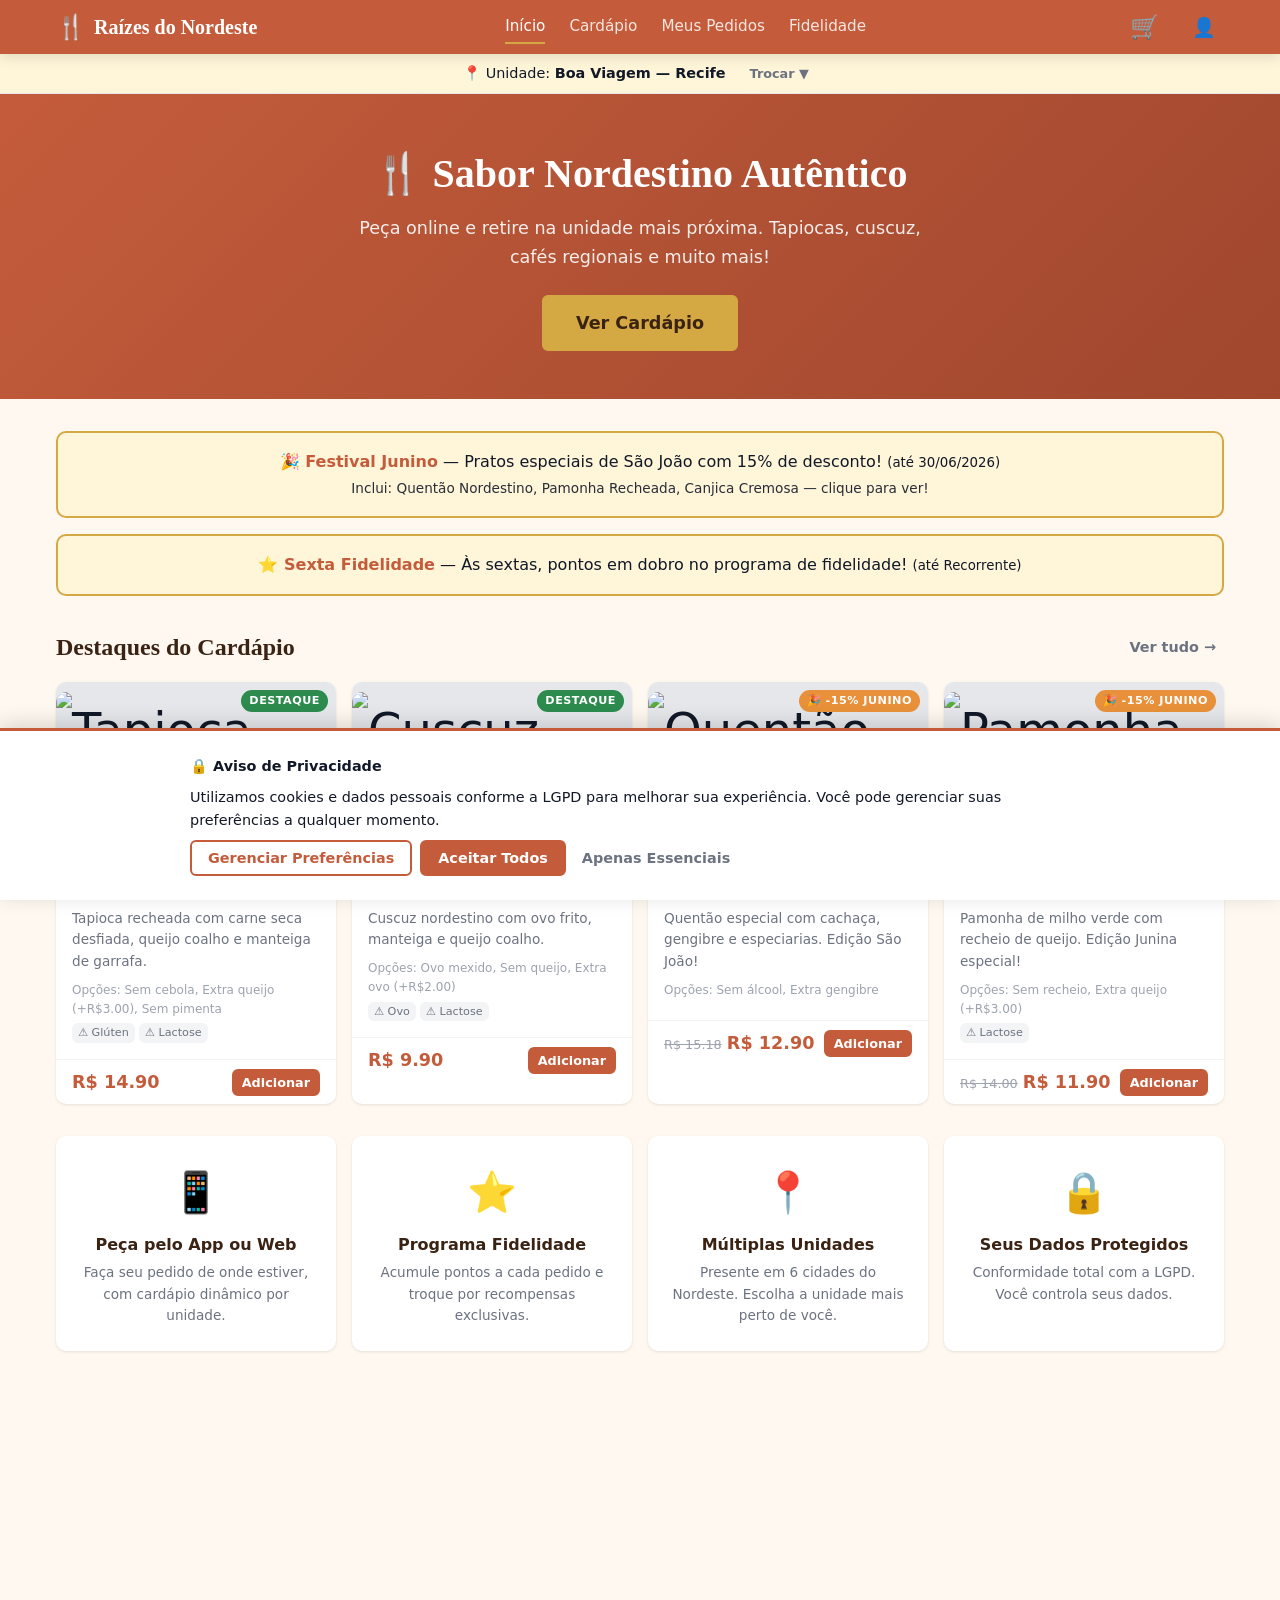
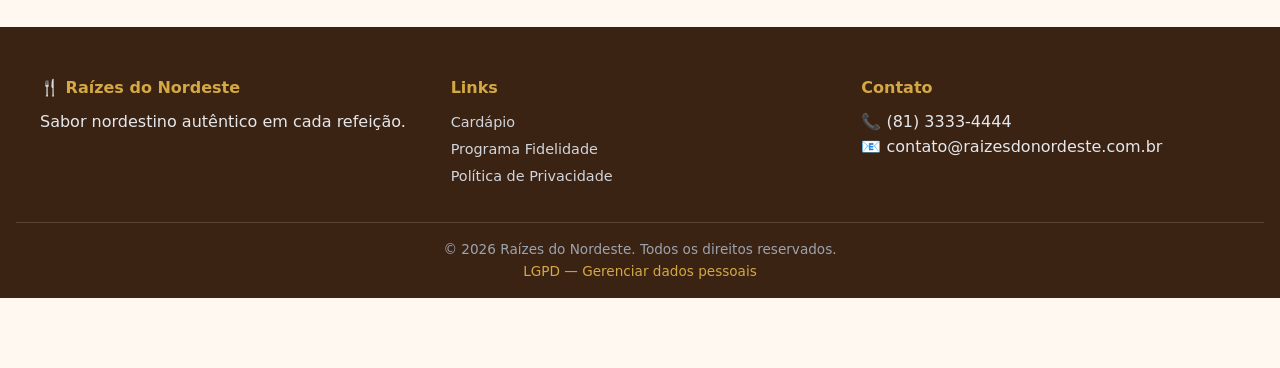
==== commit 68eb46e6: "edit space" ====
--- a/index.html
+++ b/index.html
@@ -2,8 +2,8 @@
 <html lang="pt-BR">
 
 <head>
-    <​meta charset="UTF-8" />
-    <​meta name="viewport" content="width=device-width, initial-scale=1.0" />
+    <meta charset="UTF-8" />
+    <meta name="viewport" content="width=device-width, initial-scale=1.0" />
     <title>Raízes do Nordeste — Pedidos Online</title>
     <link rel="stylesheet" href="css/style.css" />
     <link rel="stylesheet" href="css/components.css" />
